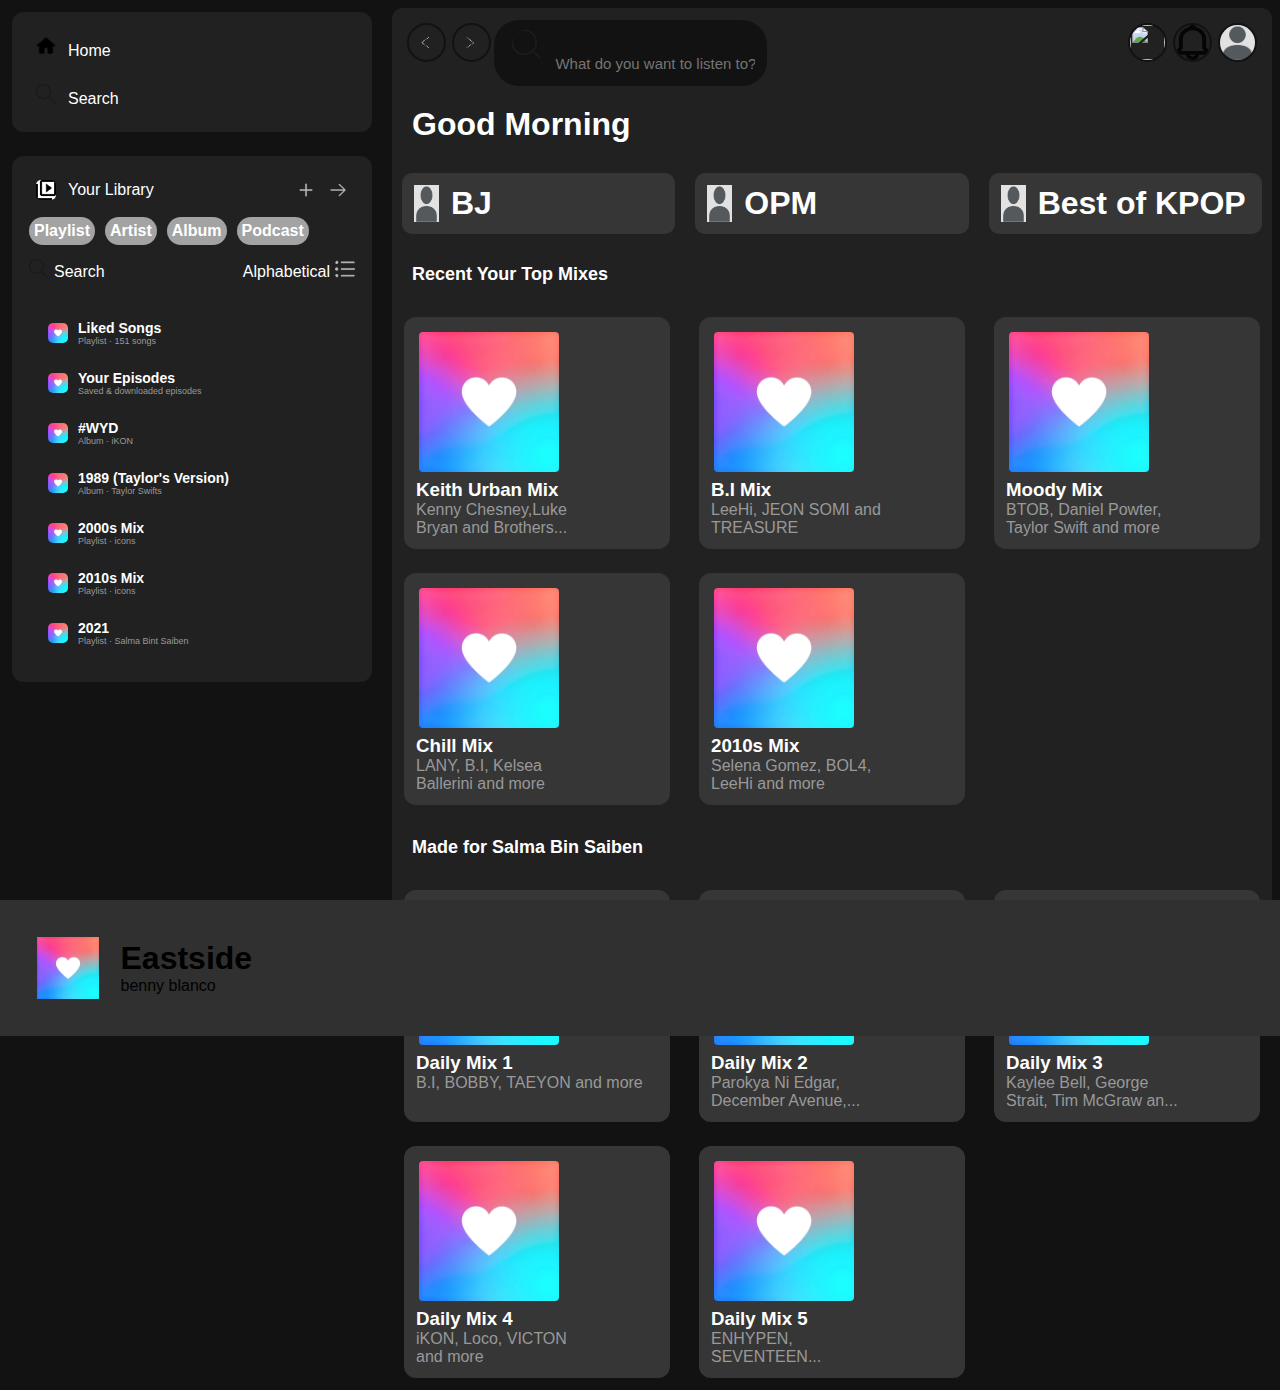
==== spotify.html @ 1b5a24d9 "Add files via upload" ====
<!DOCTYPE html>
<head>
 <title>icons</title>
 <link rel="stylesheet" href="style.css">
</head>

<body>




<div class="container">
  <div class="left-column">
  
  
    <div class="home-search-card">
      <a href="#" style="color: white;"><img src="Home.png">Home</a>
      <a href="#"><img src="search.png">Search</a>
    </div>


    <div class="library-playlist-container">
      <div class="container-title">
     <img src="library.png">   <a href="#">Your Library</a>
        <div class="plus-arrow">
          <a href="#"><img src="plus.png"></a>
          <a href="#"><img src="right-arrow.png"></a>
        </div>
      </div>
    

    <div class="chip-container">
<div class="chip">
<h4>Playlist</h4>
</div>
<div class="chip">
  <h4>Artist</h4>
  </div>
  <div class="chip">
    <h4>Album</h4>
    </div>
    <div class="chip">
      <h4>Podcast</h4>
      </div>
    </div>
    
    <div class="tool-container">
      <img src="search.png"><a href="#">Search</a>
      <div class="plus-arrow">
        <a href="#">Alphabetical</a><img src="bullet.png">
      </div>
      </div>
      <ul>
        <li>
          <a href="#">
            <img src="heart.jpg">
            <div class="text-container">
              <h1>Liked Songs</h1>
              <p class="small">Playlist · 151 songs</p>
            </div>
          </a>
        </li>

        <li>
          <a href="#">
            <img src="heart.jpg">
            <div class="text-container">
              <h1>Your Episodes</h1>
              <p class="small">Saved & downloaded episodes</p>
            </div>
          </a>
        </li>

        <li>
          <a href="#">
            <img src="heart.jpg">
            <div class="text-container">
              <h1>#WYD</h1>
              <p class="small">Album · iKON</p>
            </div>
          </a>
        </li>

        <li>
          <a href="#">
            <img src="heart.jpg">
            <div class="text-container">
              <h1>1989 (Taylor's Version)</h1>
              <p class="small">Album · Taylor Swifts</p>
            </div>
          </a>
        </li>
        
        <li>
          <a href="#">
            <img src="heart.jpg">
            <div class="text-container">
              <h1>2000s Mix</h1>
              <p class="small">Playlist · icons</p>
            </div>
          </a>
        </li>
        <li>
          <a href="#">
            <img src="heart.jpg">
            <div class="text-container">
              <h1>2010s Mix</h1>
              <p class="small">Playlist · icons</p>
            </div>
          </a>
        </li>
        <li>
          <a href="#">
            <img src="heart.jpg">
            <div class="text-container">
              <h1>2021</h1>
              <p class="small">Playlist · Salma Bint Saiben</p>
            </div>
          </a>
        </li>
        <!-- <li>
          <a href="#">
            <img src="heart.jpg">
            <div class="text-container">
              <h1>Eastside (with Halsey & Khalid)</h1>
              <p class="small">benny blanco,Halsey, Khalid</p>
            </div>
          </a>
        </li> -->



      </ul>
      </div>
    

   

    </div>

    <div class="right-column">
      <div class="main-body">
        <div class="navbar">
          <img src="left.png">
          <img src="right.png">
          <div class="search-box">
            <img src="search.png"  class="search-icon">
         <input type="text" placeholder="What do you want to listen to?">
                     
                      </div>
          <div class="navbar-right">
<img src="download.png"><a href="Install App"></a>
            <img src="notification.png">
            <img src="user.JPG">
          </div>
        </div>
        <div class="greeting">
          <h1 id="greeting">Good Morning</h1>
        </div>
        <div class="col">
        <div class="personal-section">
       
          <div class="playcard">
            <img src="user.JPG"><h1>BJ</h1>
          </div>
          <div class="playcard">
            <img src="user.JPG"><h1>OPM</h1>
          </div>
          <div class="playcard">
            <img src="user.JPG"><h1>Best of KPOP</h1>
          </div>
          <!-- <div class="personal-section">
          <div class="playcard">
            <img src="user.JPG"><h1>folklore (deluxe version)</h1>
          </div>
          <div class="playcard">
            <img src="user.JPG"><h1>Country</h1>
          </div>
          <div class="playcard">
            <img src="user.JPG"><h1>Feel good</h1>
          </div>
          </div> -->
        </div>
      </div>




        <div class="recent">
        <h1 id="recent">Recent Your Top Mixes</h1>
      </div>
    <div class="music-container">
      <div class="music-card">
        <img src="heart.jpg">
        <h3>Keith Urban Mix</h3>
        <p>Kenny Chesney,Luke<br>Bryan and Brothers...</p>
      </div>
      <div class="music-card">
        <img src="heart.jpg">
        <h3>B.I Mix</h3>
        <p>LeeHi, JEON SOMI and<br>TREASURE</p>
      </div>
      <div class="music-card">
        <img src="heart.jpg">
        <h3>Moody Mix</h3>
        <p>BTOB, Daniel Powter,<br> Taylor Swift and more</p>
      </div>
      <div class="music-card">
        <img src="heart.jpg">
        <h3>Chill Mix</h3>
        <p>LANY, B.I, Kelsea <br>
          Ballerini and more</p>
      </div>
      <div class="music-card">
        <img src="heart.jpg">
        <h3>2010s Mix</h3>
        <p>Selena Gomez, BOL4, <br>LeeHi and more</p>
      </div>
</div>

<div class="recent">
  <h1 id="recent">Made for Salma Bin Saiben</h1>
</div>
<div class="music-container">
<div class="music-card">
  <img src="heart.jpg">
  <h3>Daily Mix 1</h3>
  <p>B.I, BOBBY, TAEYON and more</p>
</div>
<div class="music-card">
  <img src="heart.jpg">
  <h3>Daily Mix 2</h3>
  <p>Parokya Ni Edgar,<br>
  December Avenue,...</p>
</div>
<div class="music-card">
  <img src="heart.jpg">
  <h3>Daily Mix 3</h3>
  <p>Kaylee Bell, George<br>Strait, Tim McGraw an...</p>
</div>
<div class="music-card">
  <img src="heart.jpg">
  <h3>Daily Mix 4</h3>
  <p>iKON, Loco, VICTON<br> and more</p>
</div>
<div class="music-card">
  <img src="heart.jpg">
  <h3>Daily Mix 5</h3>
  <p>ENHYPEN,<BR>SEVENTEEN...</p>
</div>
</div>


</div>
</div>
</div>


<div class="player">
<div class="music-bar">
  <div class="left-side">
    <img src="heart.jpg">
    <div class="text-container">
    <h1>Eastside</h1>
      <p class="small">benny blanco</p>
    
    </div>
  </div>
  <div class="center-side">
    
  </div>
  <div class="right-side">
    
  </div>
</div>
</div>


</body>
</html>
---- style.css ----
*{
    margin: 0;
    padding: 0;
}

body{
    background-color: #121212;
    font-family: 'Helvetica', 'Arial', sans-serif;
}
.container{
    display: flex;
    flex-direction: row;
}



.left-column{
display: flex;
    flex-direction: column;
    height: 100vh;
    width: 30%;
    
}

.home-search-card{
    display: flex;
    flex-direction: column;
    justify-content: center;
    background-color: #212121;
    padding: 12px;
    margin: 12px;
    border-radius: 12px;

}
.home-search-card a{
text-decoration: none;
padding: 12px;
color: white;
justify-content: center;
    }

.home-search-card img{
width: 20px;
margin-right: 12px;
}

.library-playlist-container{
    margin: 12px;
    background-color: #212121;
    border-radius: 12px;
    padding: 12px;
}

.library-playlist-container img{
width: 50px;
}


.library-playlist-container ul{
    margin: 12px;
    background-color: #212121;
    border-radius: 12px;
overflow-y: scroll;

}


    .container-title{
        margin: 12px;
        display: flex;
        align-items: center;
       
    }
    .container-title a{
        text-decoration: none;
        color: white;
        margin-left: 12px;
    
    }
    .container-title img{
        width: 20px;
       
    }


    .plus-arrow{
        display: flex;
        justify-content: flex-end;
        margin-left: auto;
    }
    
    .plus-arrow img{
        display: flex;
        justify-content: flex-end;
    }

    .chip-container{
display: flex;
flex-direction: row;

margin-bottom: 10px;

    }

    .chip{
        background-color: #a3a3a3;
        color: white;
        padding: 5px;
        margin: 5px;
        border-radius: 20px;
 
    }
    .chip p{

        color: white;
  
 
    }

    .tool-container{
        display: flex;
        flex-direction: row;
        justify-content: center;
        
    }
    .tool-container img{
        width: 10px;
        justify-content: center;
        margin: 5px;
        margin-top: -1px;
    }

    .tool-container a{
       text-decoration: none;
        justify-content: center;
        color: white;
        align-items: center;
        
    }



      li {
    
        display: flex;
        flex-direction: row;
        justify-content: flex-start;
             
      }
      
      .library-playlist-container a {
        display: flex;
        flex-direction: row;
        justify-content: center;
        align-items: center;
        text-decoration: none;
        
      }
      


    .text-container {
        display: flex;
        flex-direction: column;
        margin-left: 10px; /* Adjust the margin as needed */
      }
      
      .library-playlist-container p {
        color: #999999;
        font-size: 9px;
      }
      

      .library-playlist-container img {
        width: 20px;
        border-radius: 5px;
      }
      
      .library-playlist-container h1 {
      font-size: 14px;
      color: white;
      }
      
    .library-playlist-container li{
        color: white;
        margin: 12px;
        list-style: none;
        padding-top: 12px;
        
    }

    .details{
        display: flex;
        flex-direction: row;
    }

    .details img{
        display: flex;
        flex-direction: row;
    }










   /*-Right Section*/

.right-column{
    display: flex;
    flex-direction: column;
    color: white;
    background-color: #121212;
    height: 100vh;
   flex-grow: 2;
  }
  
  .main-body{
    border-radius: 10px;
    background-color: #212121;
    margin: 8px;
    height: 100vh;
    width: 100hw;
  }
  
  .navbar{
    display: flex;
    flex-direction: row;
    margin: 12px;
    justify-content: flex-start;
  }
  .navbar-right{
    display: flex;
    flex-direction: row;
    margin-left: auto;
    justify-content: flex-end;
  }
  .navbar img{
    width:35px;
    height: 35px;
    border-radius: 60%;
    margin: 3px;
    border: 2px solid #121212;
  }
  
  .search-icon img{ 
    width: 11px;
    height: 11px;
  }
  
  
  .search-box{
  margin-right: 20px;
  padding: 4px 12px;
  border-radius: 25px;
  background-color: #121212;
  justify-content: center;
  align-items: center;
  }
  
  .search-box input{ 
    width: 200px;
    justify-content: center;
    border: 0;
    outline: 0;
    background: transparent;
    font-size: 15px;
    text-align: center;
    align-items: center;
    padding-bottom: 10px;
  }
  
  .recent{
    color: white;
    margin: 20px;
    font-size: 9px;
  }

  .greeting{
    color: white;
    margin: 20px;
    font-size: 16px;
    text-decoration-thickness: 10px;
  }

  .music-container{
    display: flex;
    flex-direction: row;
  }
  
  .music-card{
    border-radius: 12px;
    background-color: #363636;
    padding: 12px;
    margin: 12px;
    justify-content: center;
    
  }
  .music-card p{
color:#999999;
    
  }
  
  .music-card img{
    border-radius: 12px;
    width: 140px;
    height: 140px;
 margin: 3px;
    border-radius: 4px;
    background-color: #212121;
  }
  
  
  .category-container{
    display: grid;
  grid-template-rows: auto;
  grid-template-columns: auto;
  }
  
  .category-card{
    display: grid;
    border-radius: 12px;
    background-color: #212121;
    padding: 12px;
    margin: 12px;
  
  }
  
  .category-card img{
    border-radius: 12px;
    width: 150px;
    height: 150px;
  
    border-radius: 15px;
    background-color: #212121;
  }
  

  .personal-section{
    display: flex;
    flex-direction: row;
    width: 100%;
  }

  .playcard{
    display: flex;
    flex-direction: row;
    background-color: #363636;
    margin: 10px;
    padding: 12px;
    width: 100%;
    border-radius: 10px;
    
  }

  .playcard img{
width: 25px;
margin-right: 12px;
padding: 0;
background-image: cover;
  }

  .col{
    display: flex;
    flex-direction: column;
  }



  .music-bar{
    display: flex;
    flex-direction: row;
    background-color: #303030;
    padding: 25px;
    margin-bottom: 0;
    position: sticky;

  }

  
  .music-bar img{
    display: flex;
    flex-direction: row;
  width: 5%;
  margin: 12px;
  }

  .left-side{
    display: flex;
    flex-direction: row;
  }


  .left-side .text-container{
margin-top: 15px;
  }


  .music-container{
    display: grid;
    grid-template-columns: repeat(auto-fit, minmax(250px, 1fr));
    grid-column-gap: 5px;
  }
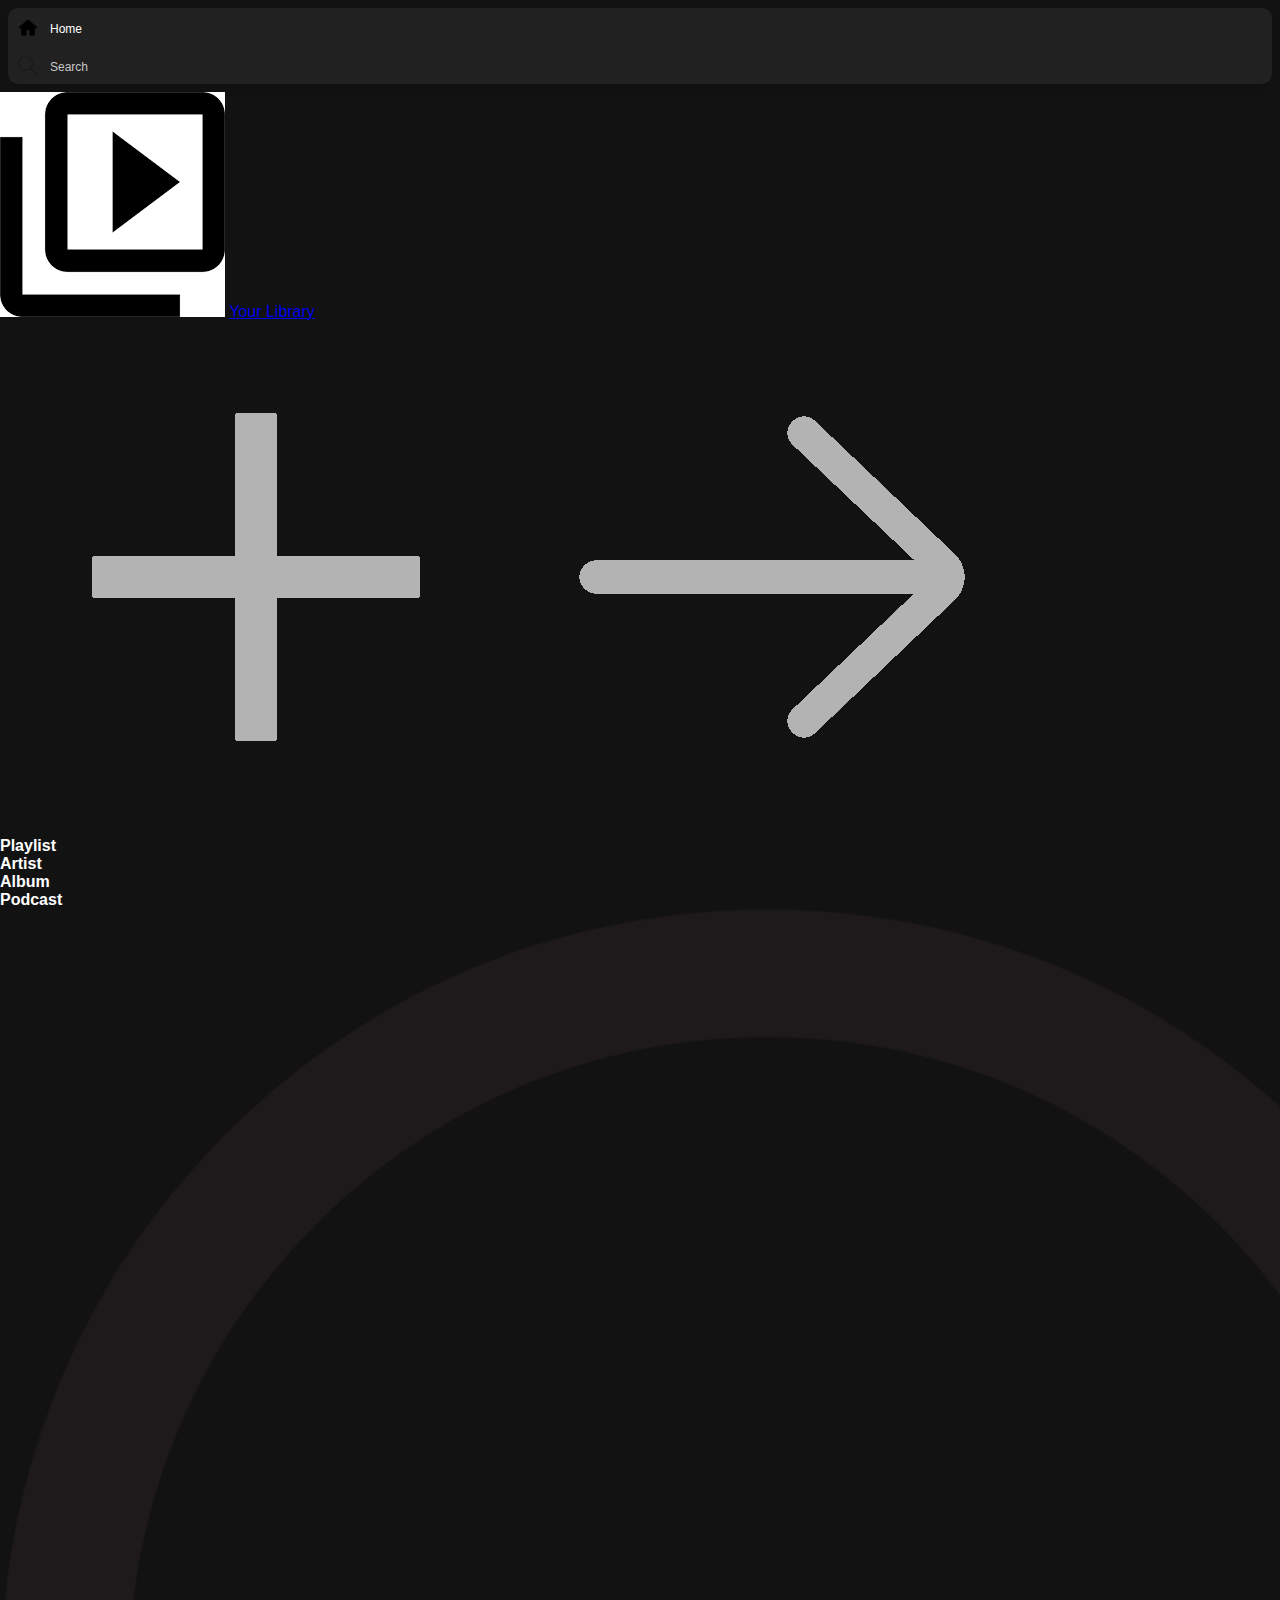
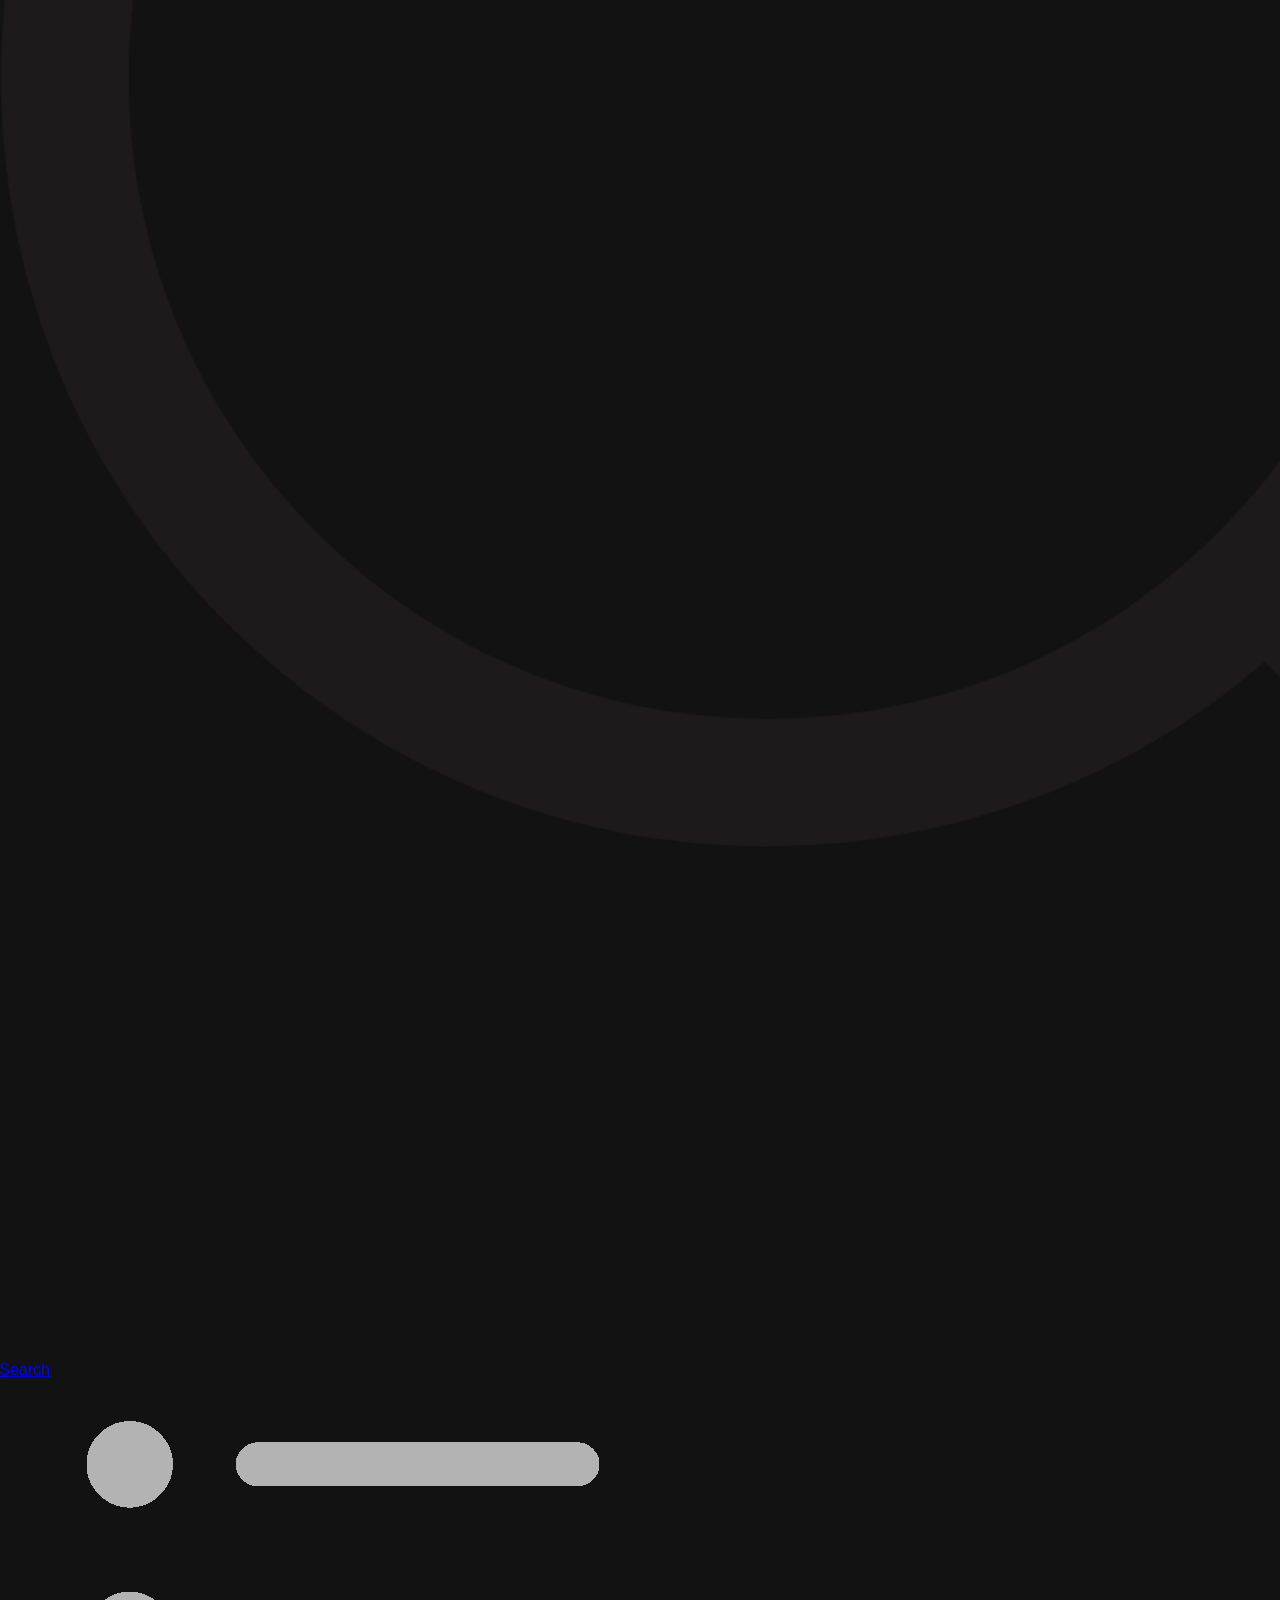
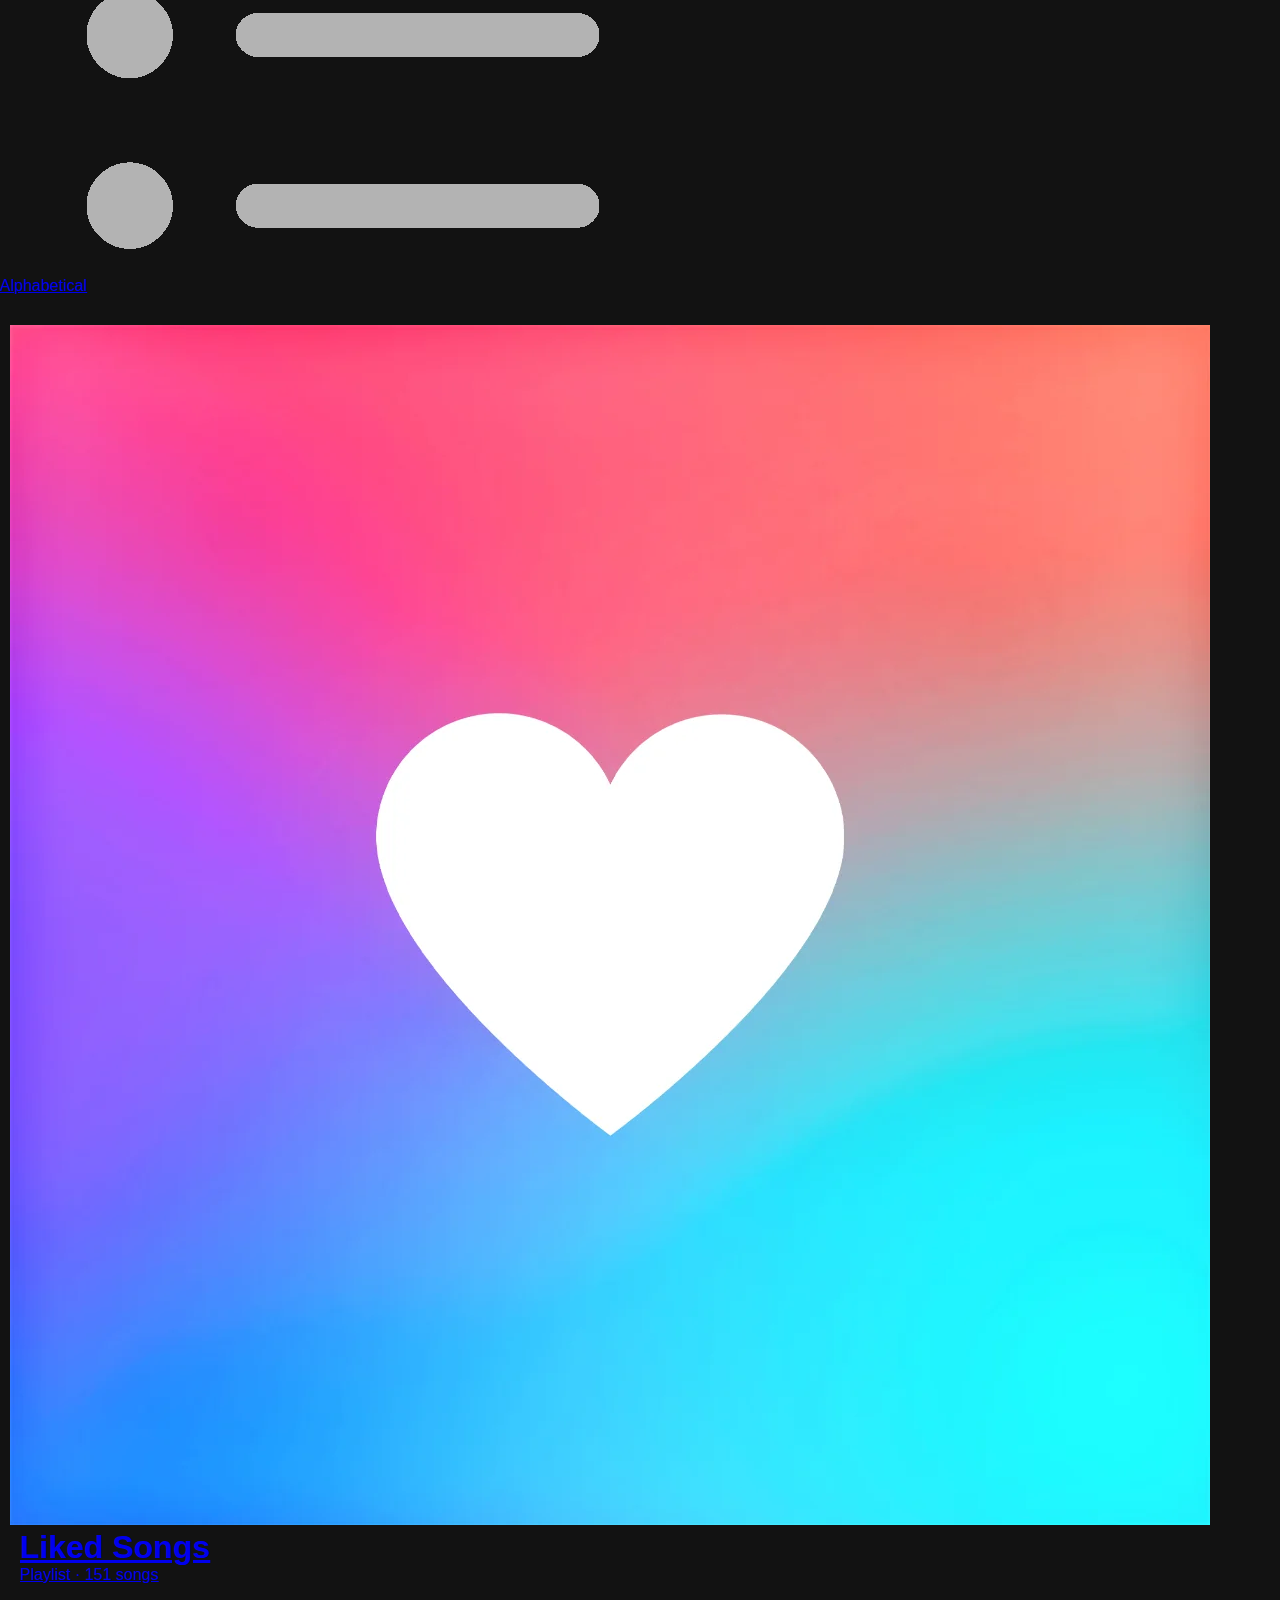
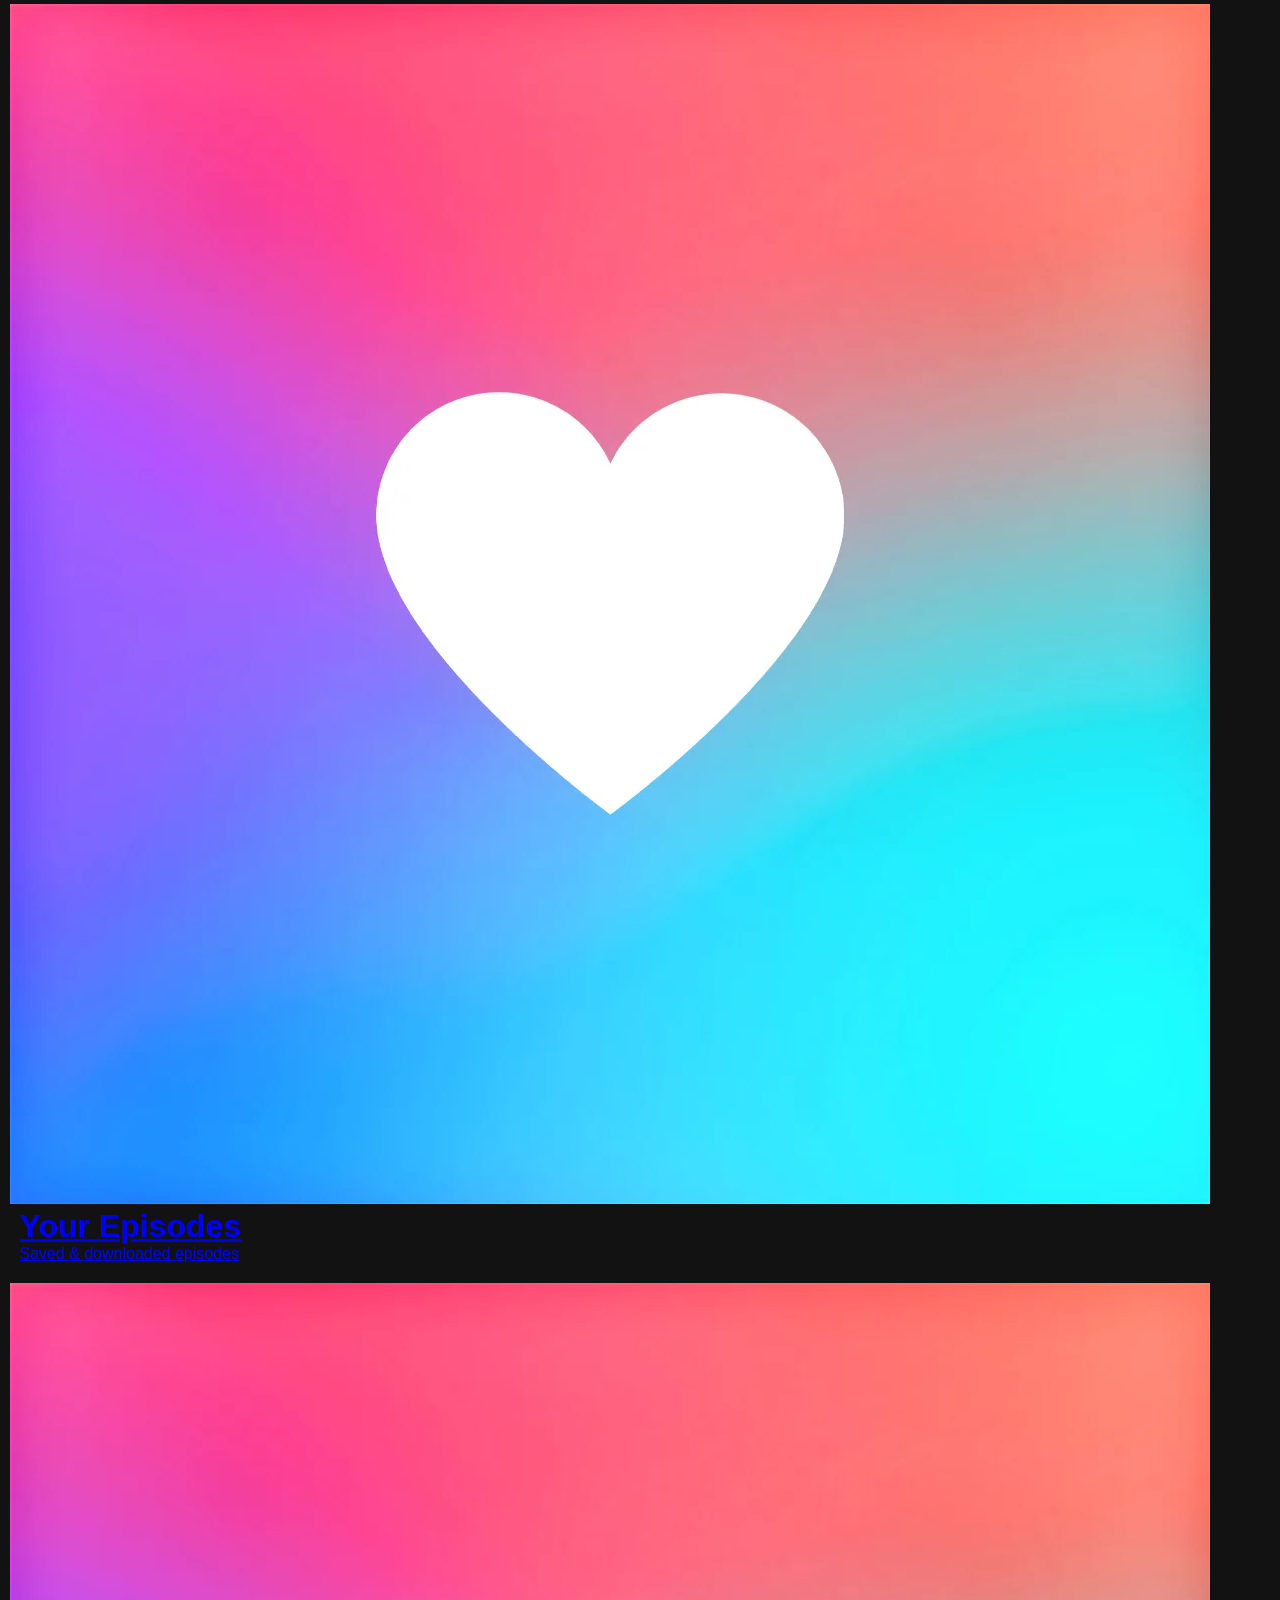
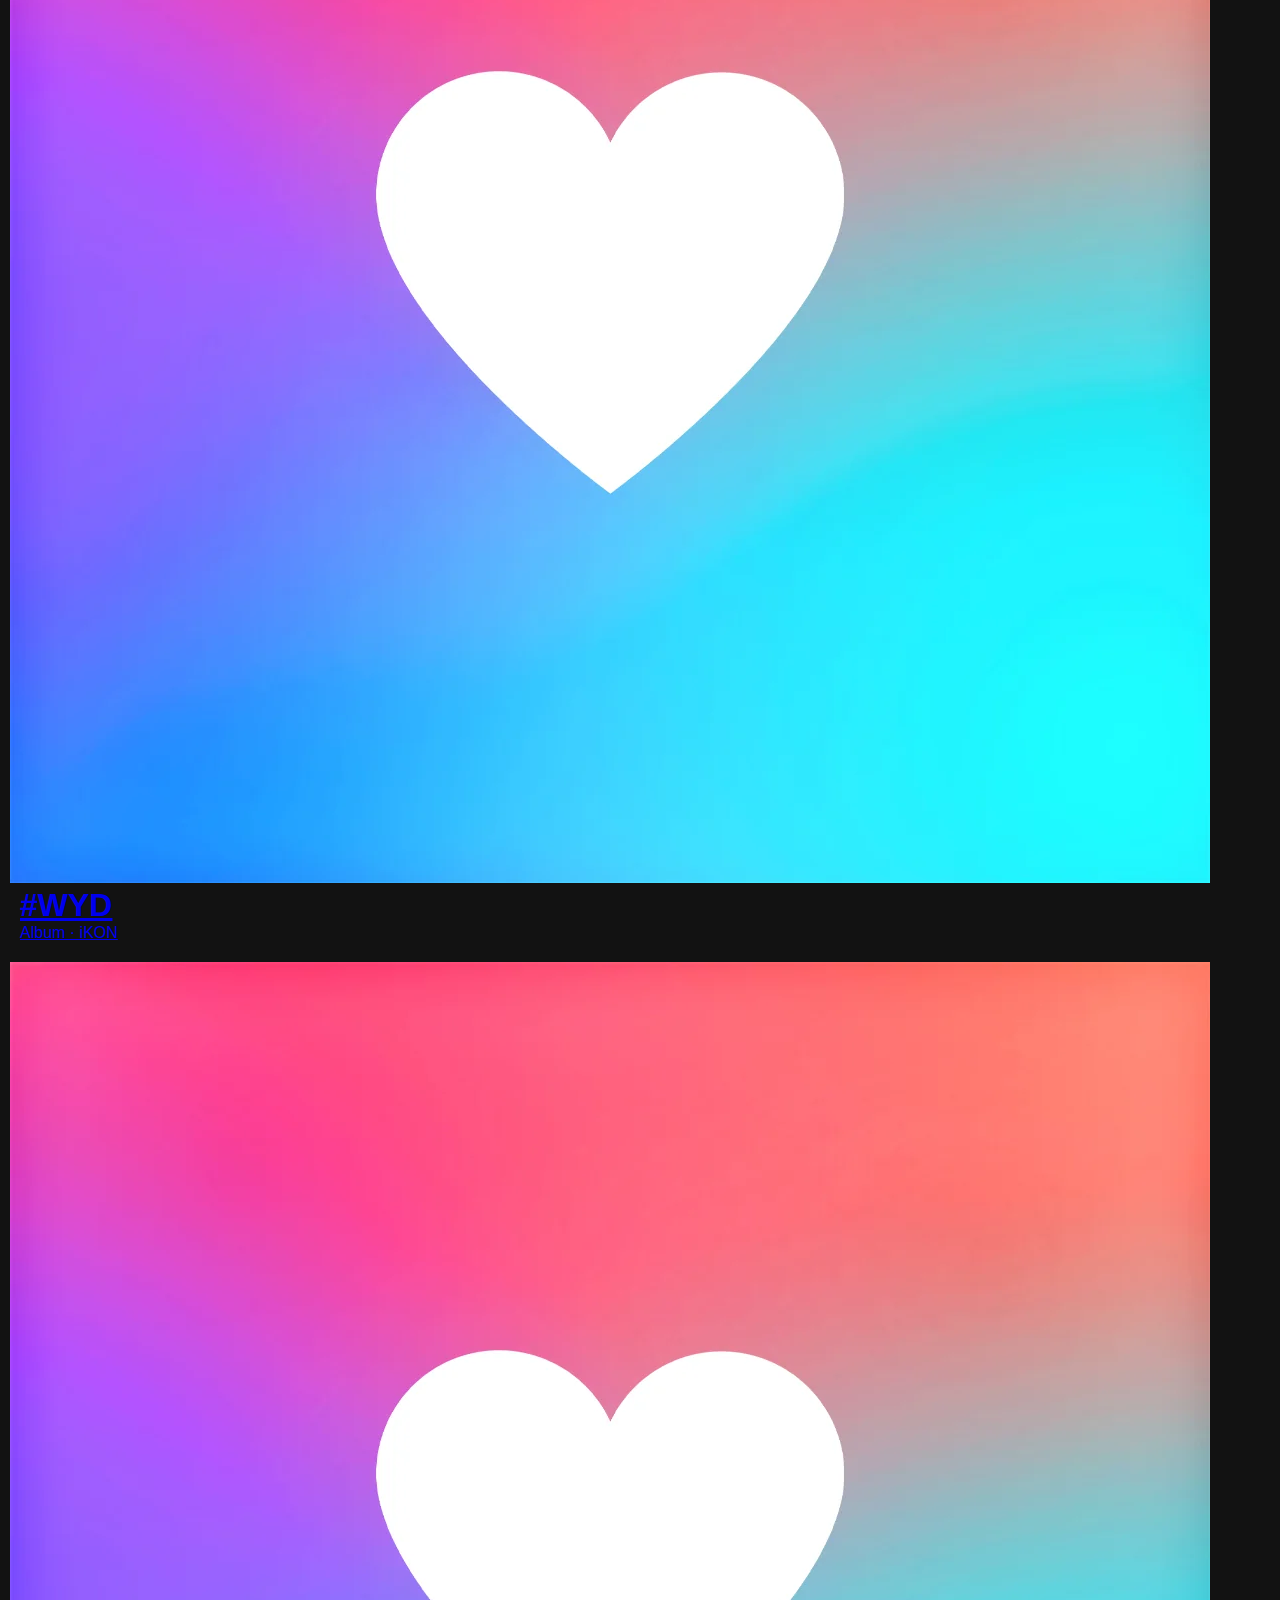
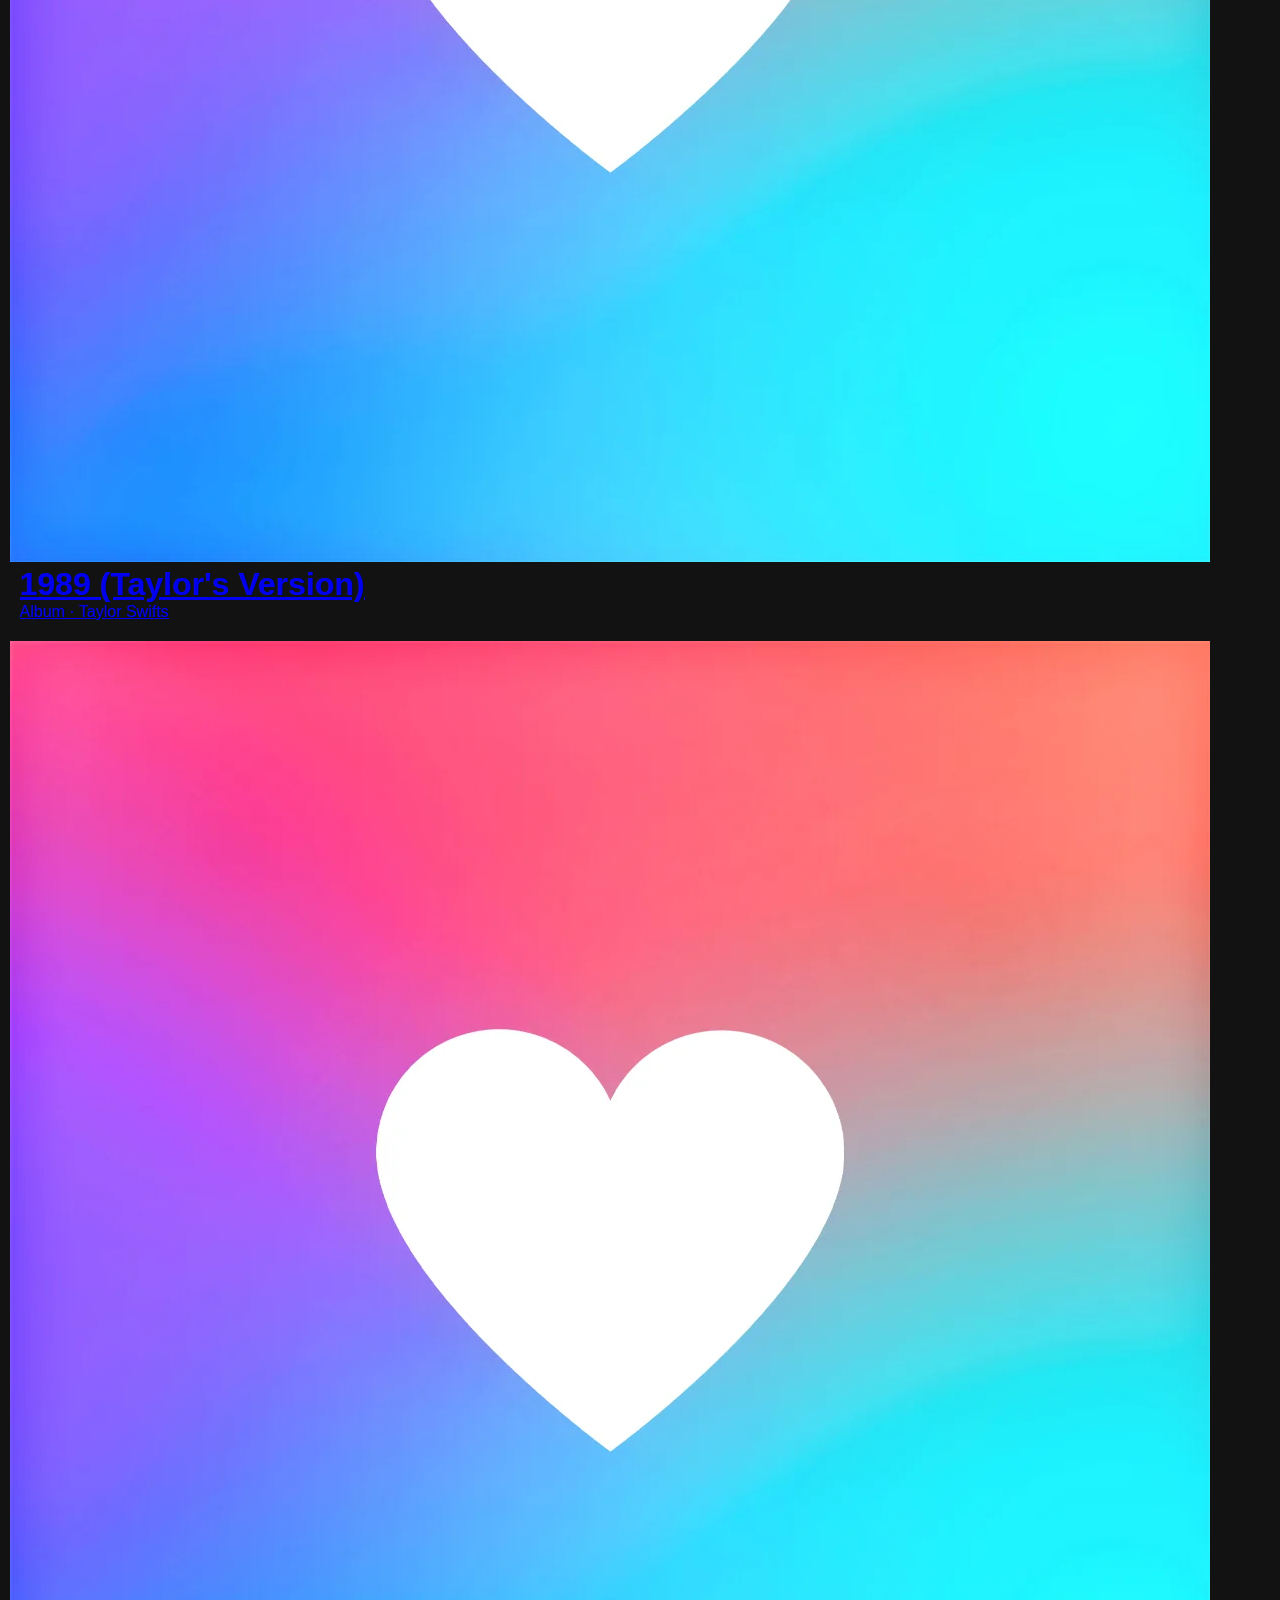
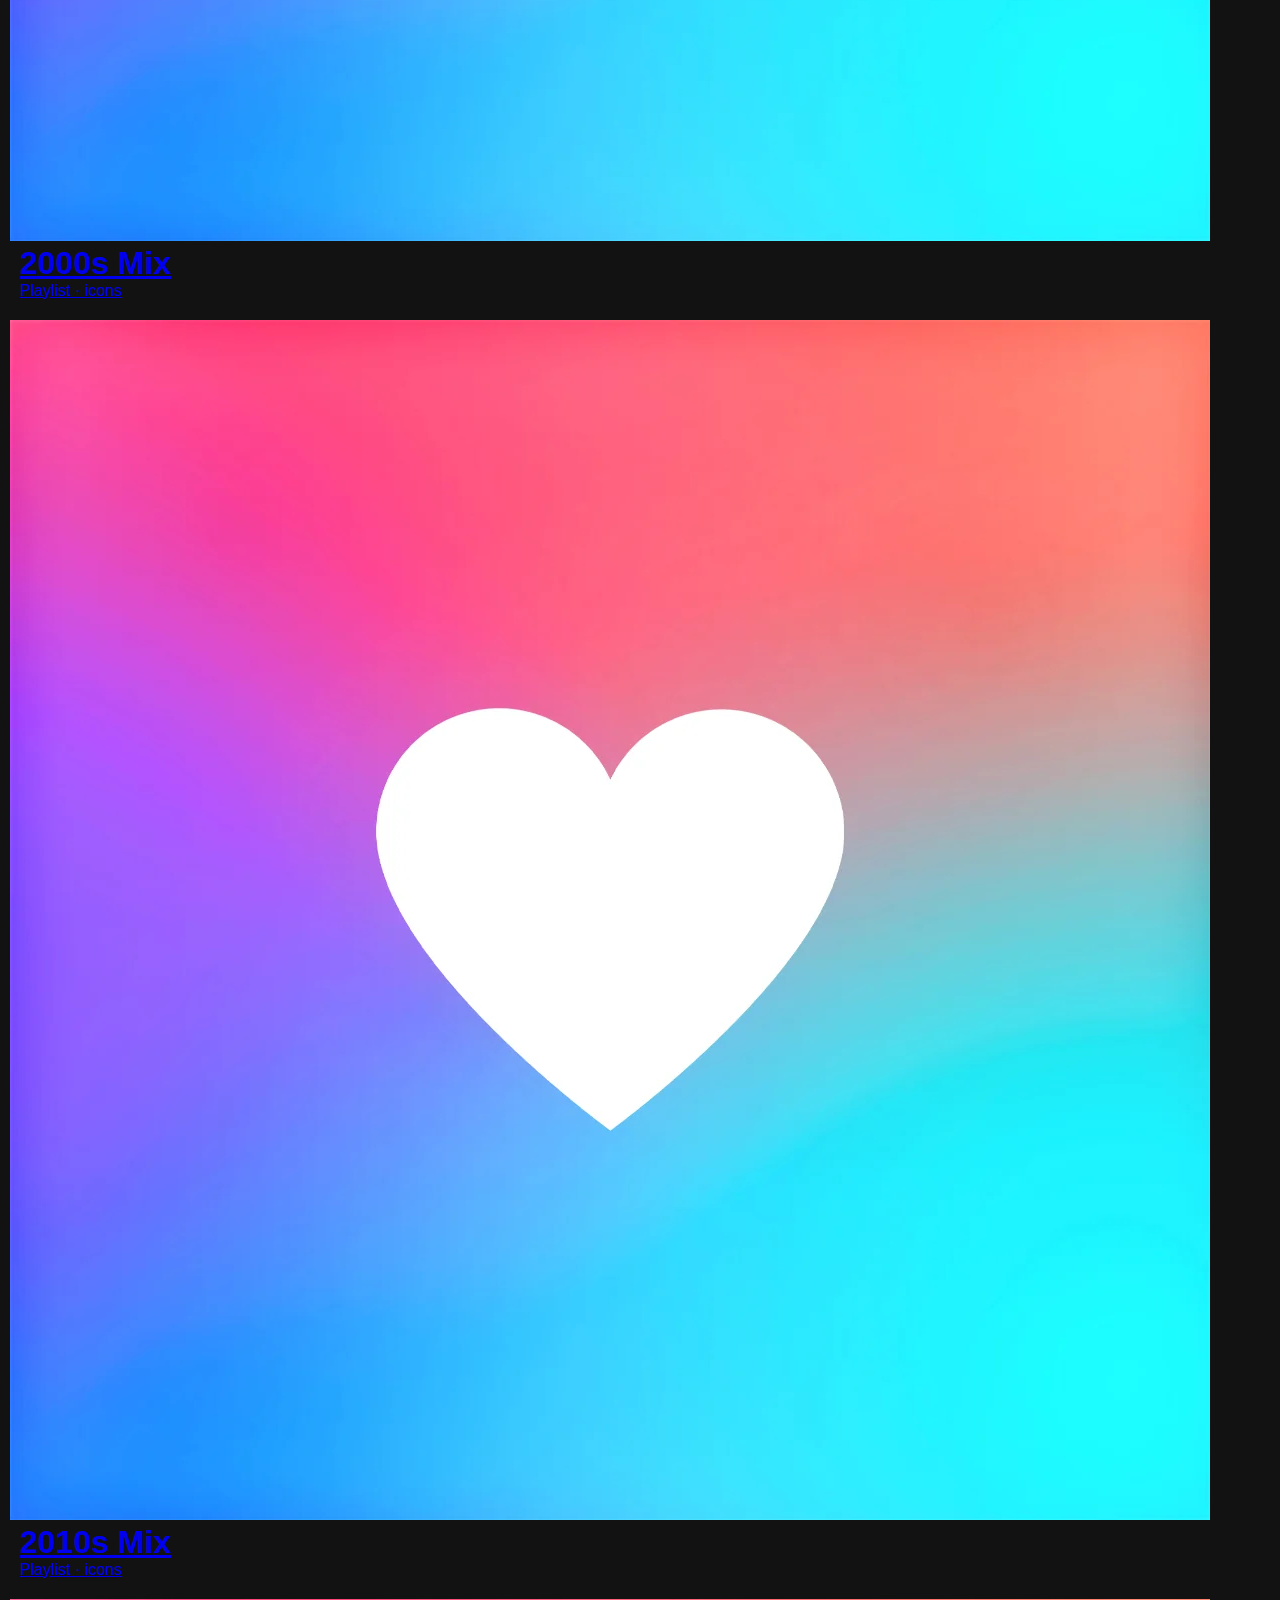
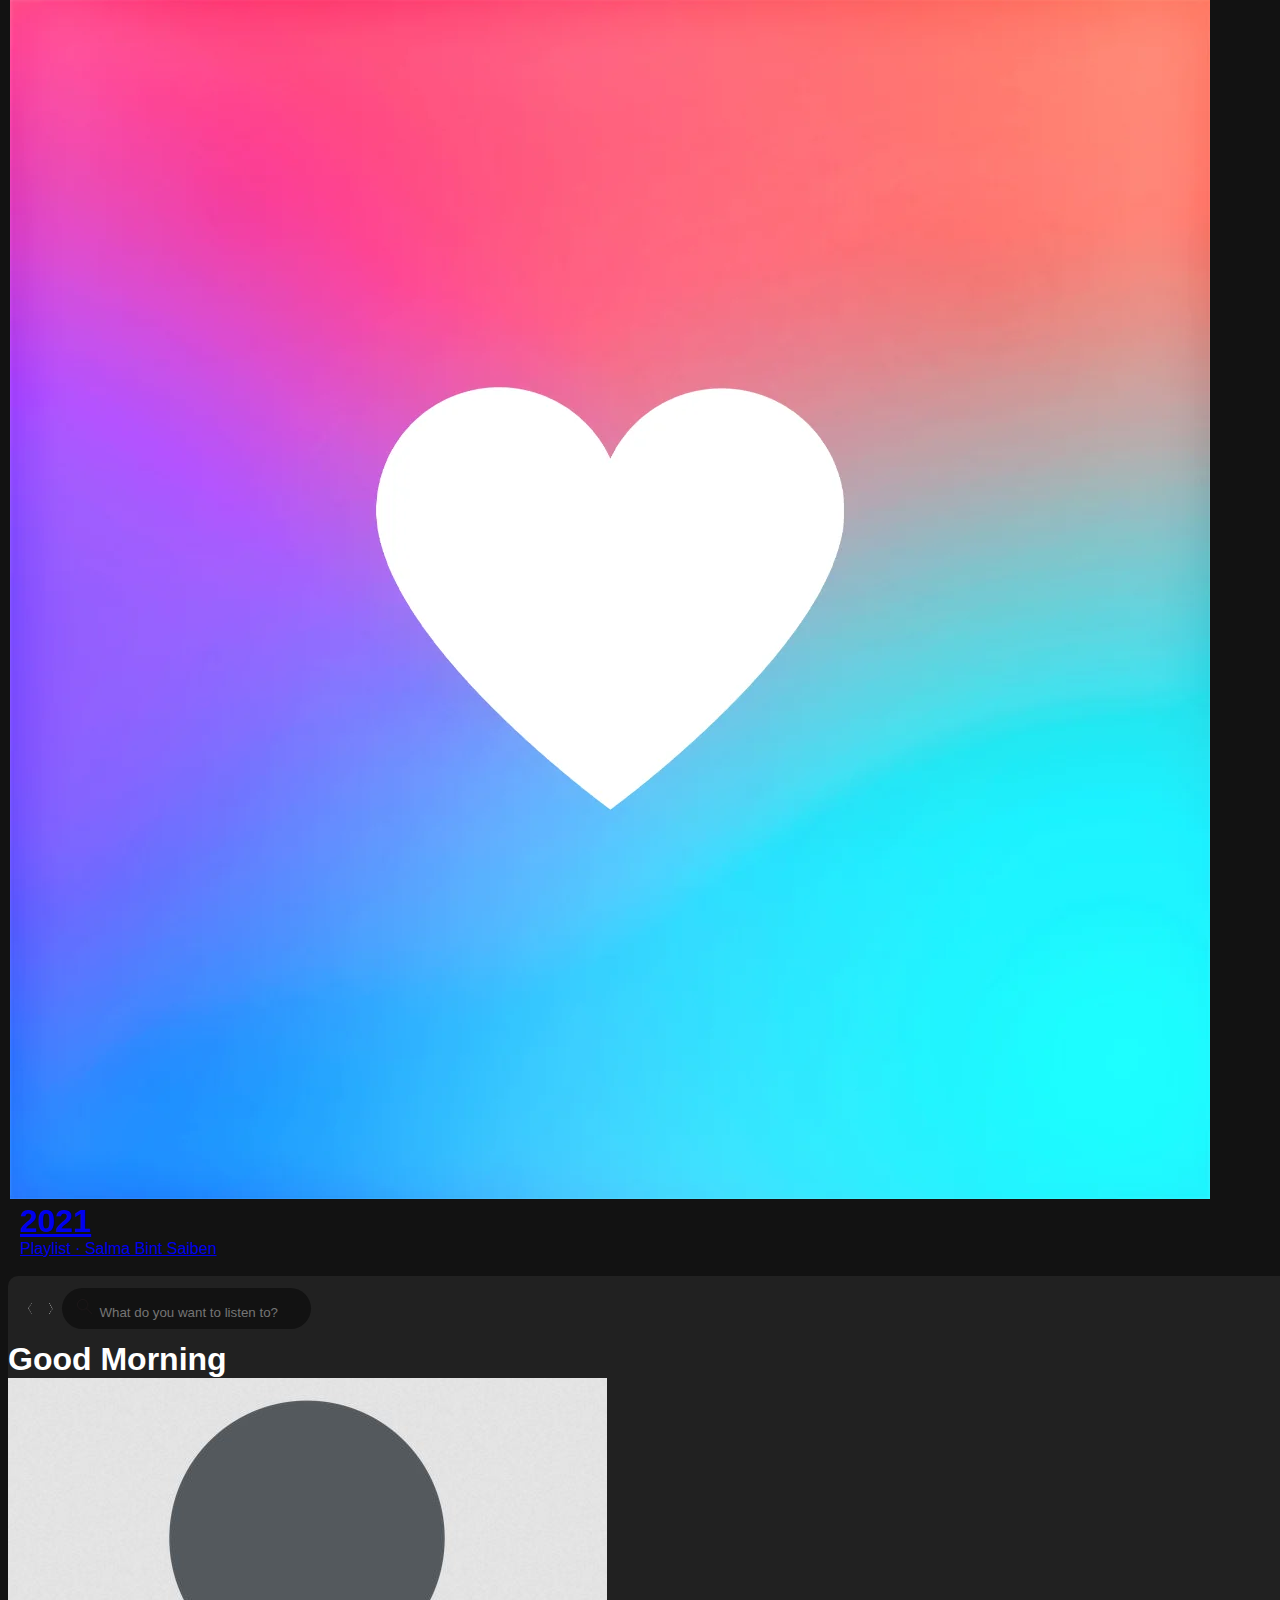
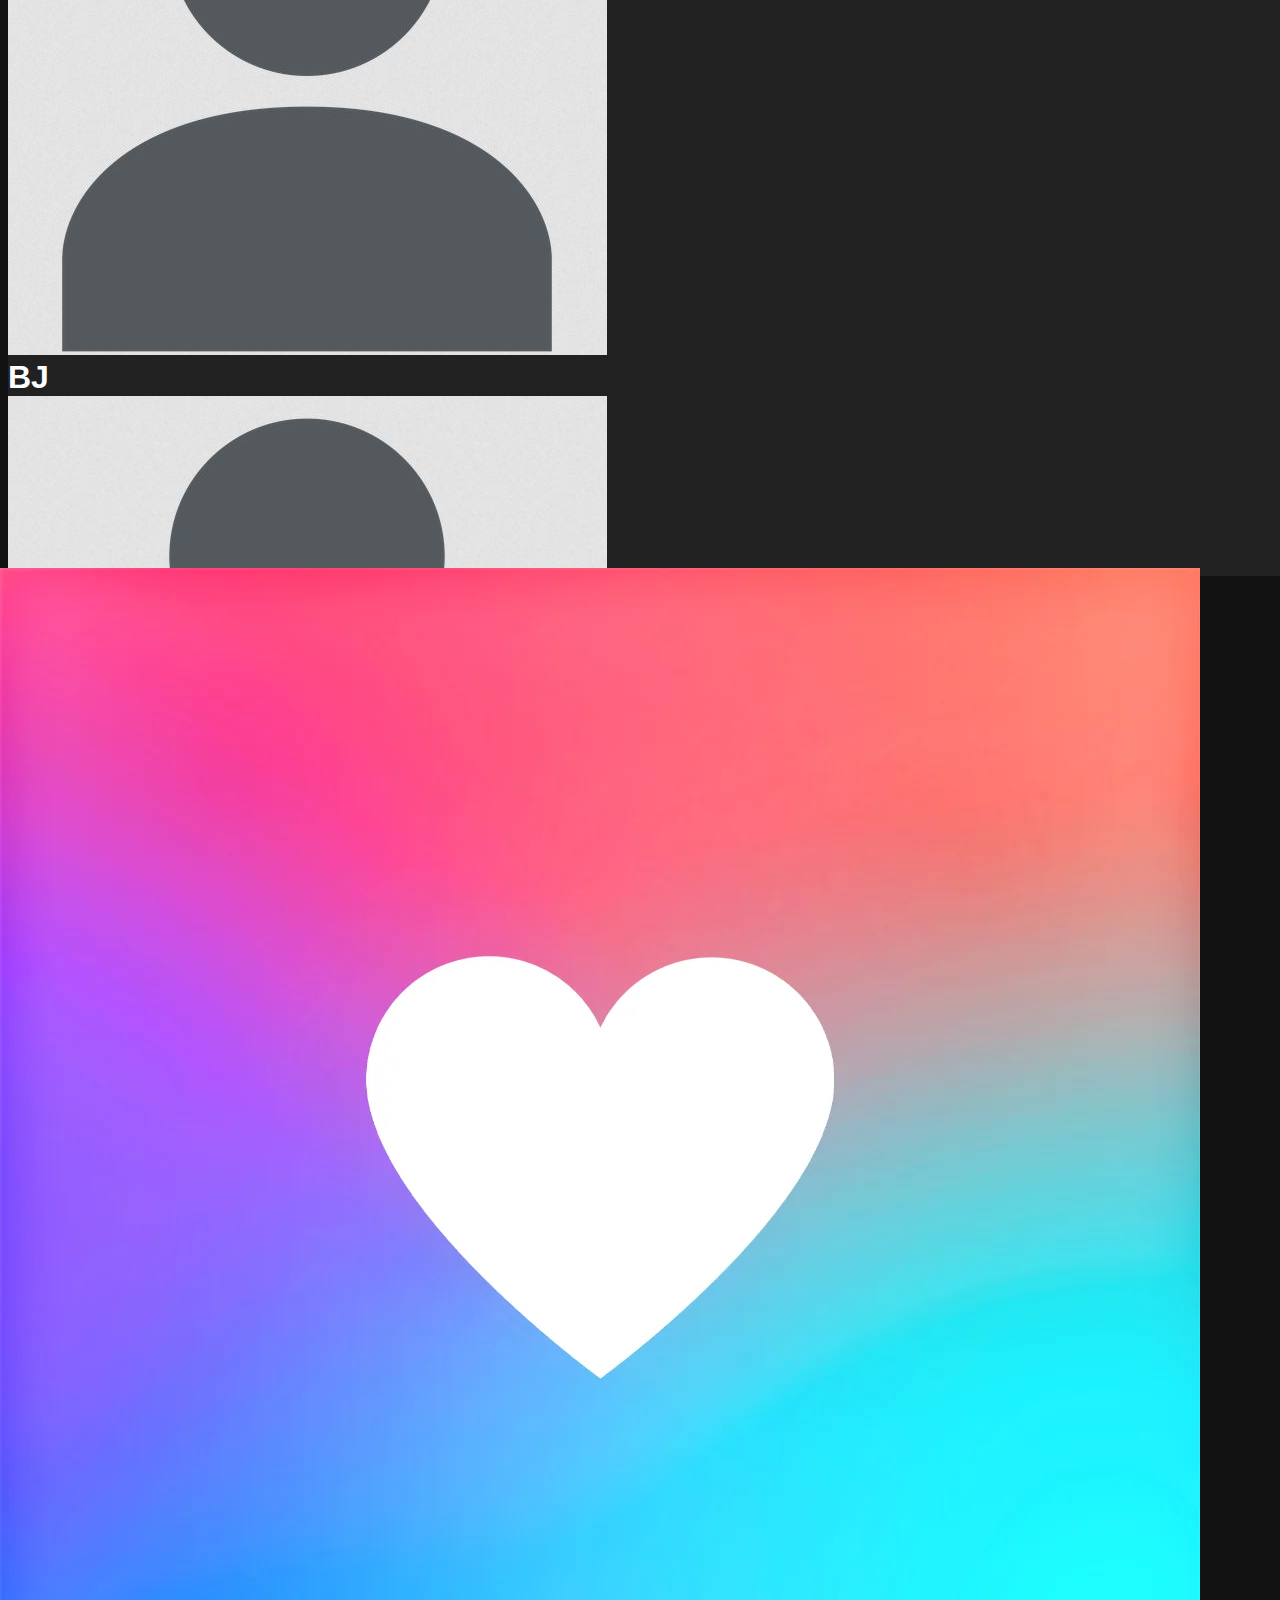
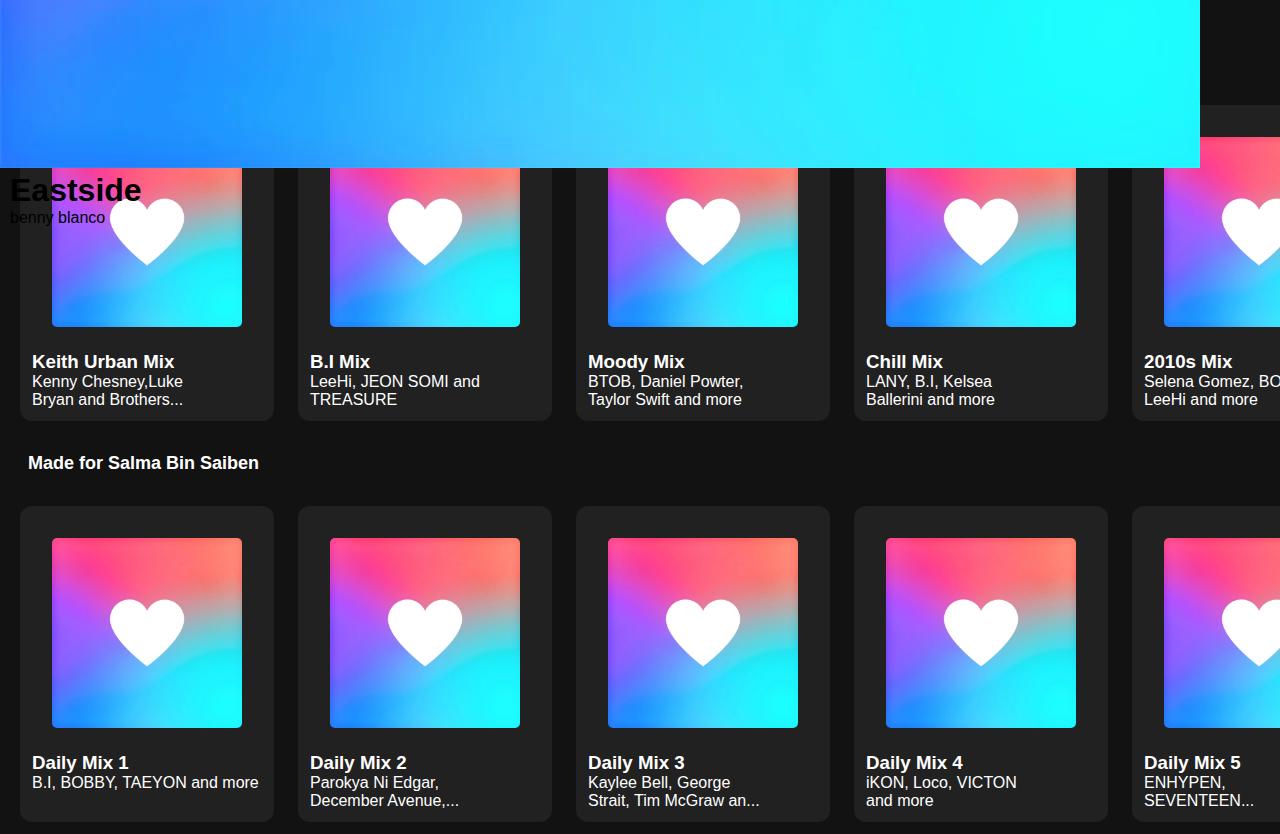
==== commit c40644b3: "updated the title to spotify, then fixed the css path" ====
--- a/spotify.html
+++ b/spotify.html
@@ -1,7 +1,7 @@
 <!DOCTYPE html>
 <head>
- <title>icons</title>
- <link rel="stylesheet" href="style.css">
+ <title>Spotify</title>
+ <link rel="stylesheet" href="/assets/css/spotify.css">
 </head>
 
 <body>
--- a/assets/css/spotify.css
+++ b/assets/css/spotify.css
@@ -0,0 +1,307 @@
+*{
+  margin: 0;
+  padding: 0;
+}
+
+body{
+  background-color: #121212;
+  font-family: 'Helvetica', 'Arial', sans-serif;
+  height: 100vh;
+
+}
+
+.container{
+  display: flex;
+  flex-direction: row;
+  flex-wrap: wrap;
+}
+
+
+.left-column{
+display: flex;
+width: 60px;
+min-width: 200px; 
+flex-direction: column;
+color: white;
+box-shadow: 0 0 10px rgba(0, 0, 0, 0.2);
+flex-grow: 1.5;
+}
+
+.home-search-card{
+  box-shadow: 0 0 10px rgba(0, 0, 0, 0.2);
+  display: flex;
+  flex-direction: column;
+  align-items: baseline;
+  margin: 8px;
+  background-color: #212121;
+  border-radius: 10px;
+  height:  fit-content;
+  box-shadow: 0 4px 8px rgba(0, 0, 0, 0.1);
+}
+
+.home-search-card a{
+color: rgb(199, 199, 199);
+text-decoration: none;
+margin: 10px;
+font-size: 12px;
+
+
+}
+.home-search-card img{
+width: 20px;
+padding-right: 12px;
+margin-bottom: -5px;
+}
+
+.library-card{
+  display: flex;
+  flex-direction: column;
+  margin: 8px;
+  margin-top: 0.1px;
+  padding: 15px;
+  background-color: #212121;
+  border-radius: 10px;
+  flex-wrap: wrap;
+  height: 100vh;
+}
+
+.playlist-card{
+  display: flex;
+  flex-direction: column;
+  margin: 8px;
+  background-color: #212121;
+  border-radius: 10px;
+  flex-wrap: wrap;
+}
+
+.your-library{
+  display: flex;
+  flex-direction: row;
+
+}
+
+.your-library a{
+  color: rgb(199, 199, 199);
+  text-decoration: none;
+  font-size: 12px;
+}
+
+.library-card img{
+  width: 20px;
+  padding-right: 10px;
+  margin-bottom: -5px;
+  
+}
+
+#right{
+  margin-left: auto;
+    }
+
+
+.playlist-card{
+background-color: #212121;
+}
+
+.chips{
+  background-color: #535353;
+  margin: 8px;
+  padding: 8px;
+  border-radius: 20px;
+  font-size: 10px;
+  width: auto;
+  height: 10px;
+
+}
+
+
+.playlist-card{
+  display: flex;
+  flex-direction: row;
+
+}
+
+.search-recent {
+  display: flex;
+  flex-direction: row;
+}
+
+.search-recent  a{
+  display: flex;
+  flex-direction: row;
+  text-decoration: none;
+  color: #535353;
+
+}
+.search-recent img{
+  justify-content: space-between; 
+  padding-left: auto;
+}
+
+ul {
+  display: flex;
+  flex-direction: column;
+  list-style: none;
+  scroll-behavior: smooth;
+  overflow-y: scroll;
+  margin-top: 20px;
+}
+
+li {
+  display: flex;
+  flex-direction: row;
+  justify-content: flex-start;
+  margin: 10px;
+}
+
+.list a {
+  display: flex;
+  flex-direction: row;
+  justify-content: center;
+  align-items: center;
+  text-decoration: none;
+}
+
+.list a:hover{
+background-color: #535353;
+transition-timing-function: ease-in;
+
+}
+
+
+.text-container {
+  display: flex;
+  flex-direction: column;
+  margin-left: 10px; /* Adjust the margin as needed */
+}
+
+.list p {
+  color: #999999;
+  font-size: 9px;
+}
+
+.list img {
+  width: 20px;
+  border-radius: 5px;
+}
+
+.list h1 {
+font-size: 14px;
+color: white;
+}
+
+
+
+
+/*-Right Section*/
+
+.right-column{
+  display: flex;
+  flex-direction: column;
+  color: white;
+  background-color: #121212;
+  height: 100vh;
+ flex-grow: 2;
+}
+
+.main-body{
+  border-radius: 10px;
+  background-color: #212121;
+  margin: 8px;
+  height: 100vh;
+  width: 100hw;
+}
+
+.navbar{
+  display: flex;
+  flex-direction: row;
+  margin: 12px;
+  justify-content: flex-start;
+}
+.navbar-right{
+  display: flex;
+  flex-direction: row;
+  margin-left: auto;
+  justify-content: flex-end;
+}
+.navbar img{
+  width: 15px;
+  margin: 3px;
+}
+
+.search-icon{
+  width: 20px;
+
+
+}
+
+
+.search-box{
+margin-right: 40px;
+padding: 8px 12px;
+border-radius: 25px;
+background-color: #121212;
+justify-content: center;
+align-items: center;
+}
+
+.search-box input{ 
+  width: 200px;
+
+  justify-content: center;
+  border: 0;
+  outline: 0;
+  background: transparent;
+}
+
+.recent{
+  color: white;
+  margin: 20px;
+  font-size: 9px;
+}
+
+.music-container{
+  display: flex;
+  flex-direction: row;
+}
+
+.music-card{
+  border-radius: 12px;
+  background-color: #212121;
+  padding: 12px;
+  margin: 12px;
+  justify-content: center;
+}
+
+.music-card img{
+  border-radius: 12px;
+  width: 190px;
+  height: 190px;
+  padding: 20px;
+  border-radius: 25px;
+  background-color: #212121;
+}
+
+
+.category-container{
+  display: grid;
+grid-template-rows: auto;
+grid-template-columns: auto;
+}
+
+.category-card{
+  display: grid;
+  border-radius: 12px;
+  background-color: #212121;
+  padding: 12px;
+  margin: 12px;
+
+}
+
+.category-card img{
+  border-radius: 12px;
+  width: 150px;
+  height: 150px;
+
+  border-radius: 15px;
+  background-color: #212121;
+}